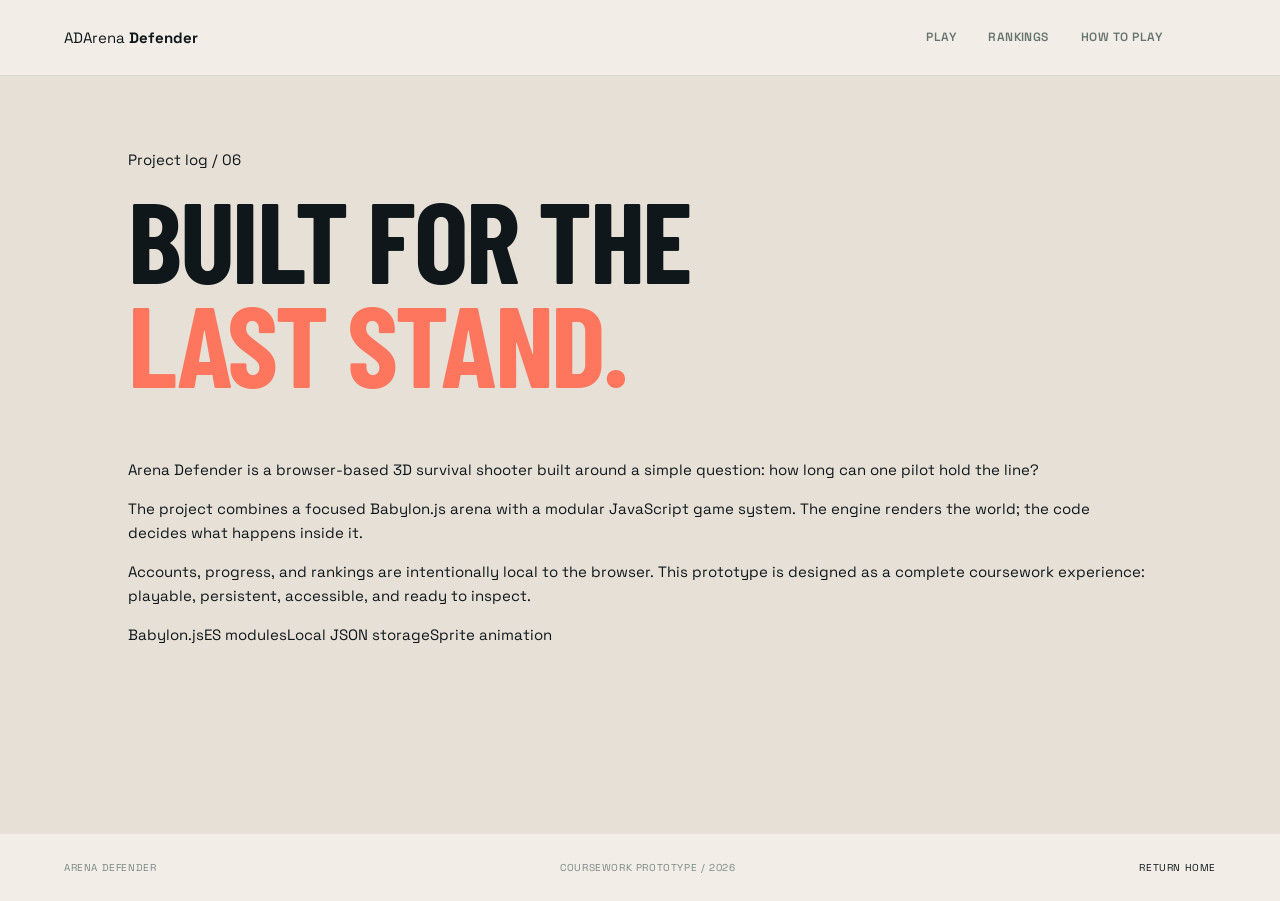
==== about.html @ 3fe57077 "Add About page and update Rankings page structure and styles" ====
<!doctype html>
<html lang="en">
  <head>
    <meta charset="UTF-8" />
    <meta name="viewport" content="width=device-width, initial-scale=1.0" />
    <title>Arena Defender | About</title>
    <link rel="preconnect" href="https://fonts.googleapis.com" />
    <link rel="preconnect" href="https://fonts.gstatic.com" crossorigin />
    <link
      href="https://fonts.googleapis.com/css2?family=Barlow+Condensed:wght@500;600;700&family=Space+Grotesk:wght@400;500;600;700&display=swap"
      rel="stylesheet"
    />
    <link rel="stylesheet" href="css/main.css" />
    <script type="module" src="js/app.js"></script>
  </head>

  <body data-page="about">
    <header class="site-header">
      <a class="brand" href="index.html" aria-label="Arena Defender home"
        ><span class="brand-mark">AD</span><span>Arena <b>Defender</b></span></a
      >
      <nav class="site-nav" aria-label="Primary navigation">
        <a href="game.html">Play</a><a href="rankings.html">Rankings</a
        ><a href="instructions.html">How to play</a
        ><span class="nav-account" data-auth-slot></span>
      </nav>
      <button
        class="menu-toggle"
        type="button"
        aria-label="Open navigation"
        aria-expanded="false"
      >
        Menu
      </button>
    </header>
    <main class="content-page about-page">
      <div class="page-heading">
        <div>
          <p class="eyebrow">Project log / 06</p>
          <h1>Built for the<br /><em>last stand.</em></h1>
        </div>
      </div>
      <div class="about-copy">
        <p class="about-lede">
          Arena Defender is a browser-based 3D survival shooter built around a
          simple question: how long can one pilot hold the line?
        </p>
        <div class="about-columns">
          <p>
            The project combines a focused Babylon.js arena with a modular
            JavaScript game system. The engine renders the world; the code
            decides what happens inside it.
          </p>
          <p>
            Accounts, progress, and rankings are intentionally local to the
            browser. This prototype is designed as a complete coursework
            experience: playable, persistent, accessible, and ready to inspect.
          </p>
        </div>
        <div class="about-tech">
          <span>Babylon.js</span><span>ES modules</span
          ><span>Local JSON storage</span><span>Sprite animation</span>
        </div>
      </div>
    </main>
    <footer class="site-footer">
      <span>Arena Defender</span><span>Coursework prototype / 2026</span
      ><a href="index.html">Return home</a>
    </footer>
  </body>
</html>
---- css/main.css ----
/* CSS Variables */
:root {
  --ink: #10171b;
  --ink-soft: #172126;
  --paper: #f2eee7;
  --paper-deep: #e6e0d6;
  --signal: #e7ff5b;
  --signal-deep: #b9d92c;
  --coral: #ff765f;
  --muted: #8b9793;
  --line: rgba(242, 238, 231, .16);
  --serif: 'Barlow Condensed', sans-serif;
  --sans: 'Space Grotesk', sans-serif;
  --header-height: 76px;
}

/* Global Styles */
* {
  box-sizing: border-box;
}

/* Reset the scroll behavior */
html {
  scroll-behavior: smooth;
}

/* Basic styles for the body */
body {
  margin: 0;
  background: var(--paper);
  color: var(--ink);
  font-family: var(--sans);
  font-size: 15px;
  line-height: 1.6;
}

/* Style for the links in the index.html */
a {
  color: inherit;
  text-decoration: none;
}

/* Style for buttons, inputs, and select elements */
button,
input,
select {
  font: inherit;
}

/* Style for the tap highlight on touch devices */
button,
a {
  -webkit-tap-highlight-color: transparent;
}

/* Style for the focus visible state */
:focus-visible {
  outline: 3px solid var(--coral);
  outline-offset: 4px;
}

/* Style for the site header */
.site-header {
  min-height: var(--header-height);
  padding: 0 5vw;
  display: flex;
  align-items: center;
  justify-content: space-between;
  gap: 2rem;
  border-bottom: 1px solid rgba(16, 23, 27, .1);
  position: relative;
  z-index: 5;
  background: var(--paper);
}

/* Style for the logo/brandname */
.logo {
  display: inline-flex;
  align-items: center;
  gap: 11px;
  font-weight: 600;
  letter-spacing: -.04em;
  white-space: nowrap;
}

/* Style for the bold text in the logo */
.logo b {
  font-weight: 400;
  color: #60706c;
}

/* Style for the logo mark */
.logo-mark {
  display: grid;
  place-items: center;
  width: 34px;
  height: 34px;
  background: var(--ink);
  color: var(--signal);
  font-family: var(--serif);
  font-size: 13px;
  letter-spacing: .04em;
}

/* Style for the site navigation */
.site-nav {
  display: flex;
  align-items: center;
  gap: clamp(1rem, 2.5vw, 2.6rem);
  font-size: 12px;
  font-weight: 600;
  letter-spacing: .04em;
  text-transform: uppercase;
}

/* Style for the links in the site navigation */
.site-nav a {
  color: #67736f;
  transition: color .2s ease;
}

/* Style for the active and hover states of the links in the site navigation */
.site-nav a:hover,
.site-nav a.active {
  color: var(--ink);
}

/* Style for the account section in the site navigation */
.nav-account {
  display: inline-flex;
  align-items: center;
  gap: 12px;
  padding-left: 1.3rem;
  border-left: 1px solid rgba(16, 23, 27, .17);
}

/* Style for the links in the account section */
.nav-account a {
  color: var(--ink);
}

/* Style for the logout link in the account section */
.nav-account .nav-logout {
  color: #7d8884;
  font-size: 10px;
}

/* Style for the menu toggle button */
.menu-toggle {
  display: none;
  border: 0;
  background: transparent;
  text-transform: uppercase;
  font-size: 11px;
  font-weight: 700;
  letter-spacing: .1em;
  cursor: pointer;
}

/* Style for the hero section */
.hero {
  height: calc(100svh - var(--header-height));
  min-height: calc(100svh - var(--header-height));
  position: relative;
  overflow: hidden;
}

/* Style for the home hero section */
.home-hero {
  display: flex;
  align-items: center;
  padding: 9vh 10vw;
  background: var(--paper);
}

/* Creates an angled, semi-transparent overlay gradient across the hero section that allows user clicks to pass through to underlying elements */
.home-hero::before {
  content: '';
  position: absolute;
  inset: 0;
  background: linear-gradient(115deg, transparent 0 55%, rgba(230, 224, 214, .55) 55% 100%);
  pointer-events: none;
}

/* Places text above the overlay and limits its width for easier reading */
.hero-copy {
  position: relative;
  z-index: 1;
  max-width: 680px;
}

.signal {
  margin: 0 0 1.15rem;
  color: #78837f;
  font-size: 10px;
  font-weight: 700;
  letter-spacing: .15em;
  text-transform: uppercase;
}

h1,
h2,
h3,
p {
  margin-top: 0;
}

h1,
h2 {
  font-family: var(--serif);
  font-weight: 700;
  line-height: .9;
  letter-spacing: -.02em;
  text-transform: uppercase;
}

h1 {
  margin-bottom: 1.5rem;
  font-size: clamp(4.5rem, 8vw, 7rem);
}

h2 {
  font-size: clamp(3rem, 6vw, 6rem);
}

h1 em,
h2 em {
  color: var(--coral);
  font-style: normal;
}

.hero-p {
  max-width: 390px;
  color: #64716d;
  font-size: 17px;
}

.hero-actions {
  display: flex;
  align-items: center;
  gap: 2rem;
  margin-top: 2.2rem;
}

.button {
  display: inline-flex;
  align-items: center;
  justify-content: center;
  gap: 1.2rem;
  min-height: 48px;
  padding: 0 1.4rem;
  border: 1px solid transparent;
  font-size: 11px;
  font-weight: 700;
  letter-spacing: .08em;
  text-transform: uppercase;
  cursor: pointer;
  transition: transform .2s ease, background .2s ease;
}

.button:hover {
  transform: translateY(-3px);
}

.button-primary {
  background: var(--ink);
  color: var(--signal);
}

.button-primary:hover {
  background: #27373b;
}

/* .button-wide {
  width: 100%;
  margin-top: 1rem;
} */

.text-link {
  border-bottom: 1px solid currentColor;
  color: #66736e;
  font-size: 11px;
  font-weight: 700;
  letter-spacing: .06em;
  text-transform: uppercase;
}

.hero-radar {
  width: min(36vw, 460px);
  aspect-ratio: 1;
  position: absolute;
  right: 10vw;
  top: calc(50% - min(18vw, 230px));
  border: 1px solid rgba(16, 23, 27, .13);
  border-radius: 50%;
  background: repeating-radial-gradient(circle, transparent 0 20%, rgba(16, 23, 27, .035) 20.2% 20.4%);
}

.radar-ring {
  position: absolute;
  border: 1px solid rgba(16, 23, 27, .12);
  border-radius: 50%;
  inset: 17%;
}

.ring-two {
  inset: 38%;
}

.radar-sweep {
  position: absolute;
  inset: 0;
  border-radius: 50%;
  background: conic-gradient(from 5deg, transparent 0 77%, rgba(231, 255, 91, .65) 78%, transparent 87%);
  animation: rotate 6s linear infinite;
}

.radar-dot {
  width: 8px;
  height: 8px;
  position: absolute;
  border-radius: 50%;
  background: var(--coral);
  box-shadow: 0 0 0 5px rgba(255, 118, 95, .18);
}

.dot-one {
  top: 28%;
  left: 63%;
}

.dot-two {
  bottom: 23%;
  left: 31%;
  background: var(--signal);
  box-shadow: 0 0 0 5px rgba(231, 255, 91, .16);
}

.radar-label {
  position: absolute;
  top: 47%;
  left: 44%;
  color: #87918d;
  font: 700 10px/1.4 var(--sans);
  letter-spacing: .12em;
}

.radar-label strong {
  color: var(--ink);
  font-size: 16px;
}

.hero-footer {
  position: absolute;
  right: 10vw;
  bottom: 2rem;
  left: 10vw;
  display: flex;
  justify-content: space-between;
  color: #89928f;
  font-size: 10px;
  letter-spacing: .1em;
  text-transform: uppercase;
}

.section {
  padding: 8rem 10vw;
}

.section-dark {
  background: var(--ink);
  color: var(--paper);
}

.section-heading {
  display: flex;
  justify-content: space-between;
}

.section-heading h2 {
  margin-bottom: 4rem;
}

.section-heading h2 span {
  color: var(--signal);
}

.feature-grid {
  display: grid;
  grid-template-columns: repeat(3, 1fr);
  border-top: 1px solid var(--line);
}

.feature-card {
  min-height: 255px;
  padding: 2rem 2rem 1rem 0;
  border-right: 1px solid var(--line);
}

.feature-card+.feature-card {
  padding-left: 2rem;
}

.feature-card:last-child {
  border-right: 0;
}

.feature-card.featured {
  background: var(--signal);
  color: var(--ink);
  padding-right: 2rem;
}

.card-index {
  color: var(--coral);
  font: 700 20px var(--serif);
}

.feature-card h3 {
  margin: 3rem 0 1rem;
  font: 700 29px/1 var(--serif);
  text-transform: uppercase;
}

.feature-card p {
  max-width: 270px;
  color: #aeb8b2;
}

.feature-card.featured p {
  color: #526059;
}

/* Statistics Section */
.stat-section {
  padding-top: 1.2rem;
  padding-bottom: 1.2rem;
  background: var(--signal);
}

.stat-line {
  display: grid;
  grid-template-columns: 5% 35% 1fr;
  align-items: center;
  padding: 1.35rem 0;
  border-bottom: 1px solid rgba(16, 23, 27, .2);
  text-transform: uppercase;
}

.stat-line:last-child {
  border-bottom: 0;
}

.stat-line span {
  color: var(--coral);
  font: 700 20px var(--serif);
}

.stat-line strong {
  font: 700 27px var(--serif);
}

.stat-line small {
  color: #6a786f;
  font-size: 11px;
  letter-spacing: .08em;
}

/* Site Footer */
.site-footer {
  display: flex;
  justify-content: space-between;
  gap: 1rem;
  padding: 1.6rem 5vw;
  color: #7c8883;
  background: var(--paper);
  font-size: 10px;
  letter-spacing: .06em;
  text-transform: uppercase;
}
.site-footer a {
  color: var(--ink);
}

/* Registration/Login Form */
.form-page {
  display: grid;
  grid-template-columns: .8fr 1.2fr;
  gap: 10vw;
  min-height: calc(100vh - var(--header-height) - 66px);
  padding: 9vh 10vw;
  align-items: center;
  background: var(--paper-deep);
}

.form-intro h1 {
  font-size: clamp(4.4rem, 8vw, 7.5rem);
}

.form-intro>p:last-child {
  max-width: 320px;
  color: #687570;
}

.form-panel {
  padding: 2rem;
  background: var(--paper);
}

.form-panel.compact {
  max-width: 480px;
  width: 100%;
  justify-self: end;
}

.form-panel-heading,
.ranking-toolbar {
  display: flex;
  justify-content: space-between;
  align-items: center;
  padding-bottom: 1.4rem;
  border-bottom: 1px solid rgba(16, 23, 27, .15);
  font-size: 11px;
  font-weight: 700;
  letter-spacing: .08em;
  text-transform: uppercase;
}

.form-step,
.signal-live {
  color: #7d8984;
  font-size: 10px;
}

.signal-live {
  color: #6f8c22;
}

.form-grid {
  display: grid;
  grid-template-columns: 1fr 1fr;
  gap: 1.3rem 1.1rem;
  margin: 1.7rem 0;
}

label {
  display: block;
  color: #65716d;
  font-size: 10px;
  font-weight: 700;
  letter-spacing: .08em;
  text-transform: uppercase;
}

input,
select {
  display: block;
  width: 100%;
  min-height: 45px;
  margin-top: .45rem;
  padding: .6rem .7rem;
  border: 1px solid rgba(16, 23, 27, .18);
  border-radius: 0;
  background: transparent;
  color: var(--ink);
  outline: none;
  font-size: 14px;
  letter-spacing: 0;
  text-transform: none;
}

input:focus,
select:focus {
  border-color: var(--ink);
}

.field-error {
  display: block;
  min-height: 17px;
  margin-top: .3rem;
  color: var(--coral);
  font-size: 10px;
  font-weight: 500;
  letter-spacing: 0;
  text-transform: none;
}

.check-label {
  display: flex;
  align-items: center;
  gap: .6rem;
  margin-top: .4rem;
  color: #65716d;
  font-size: 10px;
  letter-spacing: 0;
  text-transform: none;
}

.check-label input {
  width: 16px;
  min-height: 16px;
  margin: 0;
  accent-color: var(--ink);
}

.form-feedback {
  min-height: 24px;
  margin-top: .5rem;
  color: var(--coral);
  font-size: 12px;
}

.form-feedback.success {
  color: #63821b;
}

.form-switch {
  margin: 1.4rem 0 0;
  color: #71807a;
  font-size: 12px;
  text-align: center;
}

.form-switch a {
  color: var(--ink);
  font-weight: 700;
  text-decoration: underline;
}

/* About/Profile/Rankings Pages */
.content-page {
  min-height: calc(100vh - var(--header-height) - 66px);
  padding: 8vh 10vw;
  background: var(--paper-deep);
}

.page-heading {
  display: flex;
  align-items: end;
  justify-content: space-between;
  gap: 2rem;
  margin-bottom: 4rem;
}

.page-heading h1 {
  margin: 0;
  font-size: clamp(4.5rem, 9vw, 8rem);
}

/* Rankings Page */
.ranking-panel {
  background: var(--paper);
}

.ranking-toolbar {
  padding: 1.4rem 1.6rem;
}

.ranking-toolbar span:last-child {
  color: #8a9691;
  font-size: 10px;
  font-weight: 500;
}

.ranking-table-wrap {
  overflow-x: auto;
}

table {
  width: 100%;
  border-collapse: collapse;
  text-align: left;
}

th,
td {
  padding: 1.1rem 1.6rem;
  border-bottom: 1px solid rgba(16, 23, 27, .1);
  font-size: 12px;
  white-space: nowrap;
}

th {
  color: #7d8984;
  font-size: 10px;
  letter-spacing: .08em;
  text-transform: uppercase;
}

td:first-child {
  color: var(--coral);
  font: 700 24px var(--serif);
}

td:nth-child(2) {
  font-weight: 700;
}

tr.current {
  background: rgba(231, 255, 91, .23);
}

.empty-state {
  padding: 5rem 1rem;
  text-align: center;
}

.empty-mark {
  color: var(--coral);
  font: 700 38px var(--serif);
}

.empty-state h2 {
  margin: 1rem 0 .5rem;
  font-size: 36px;
}

.empty-state p {
  color: #7c8883;
  font-size: 13px;
}
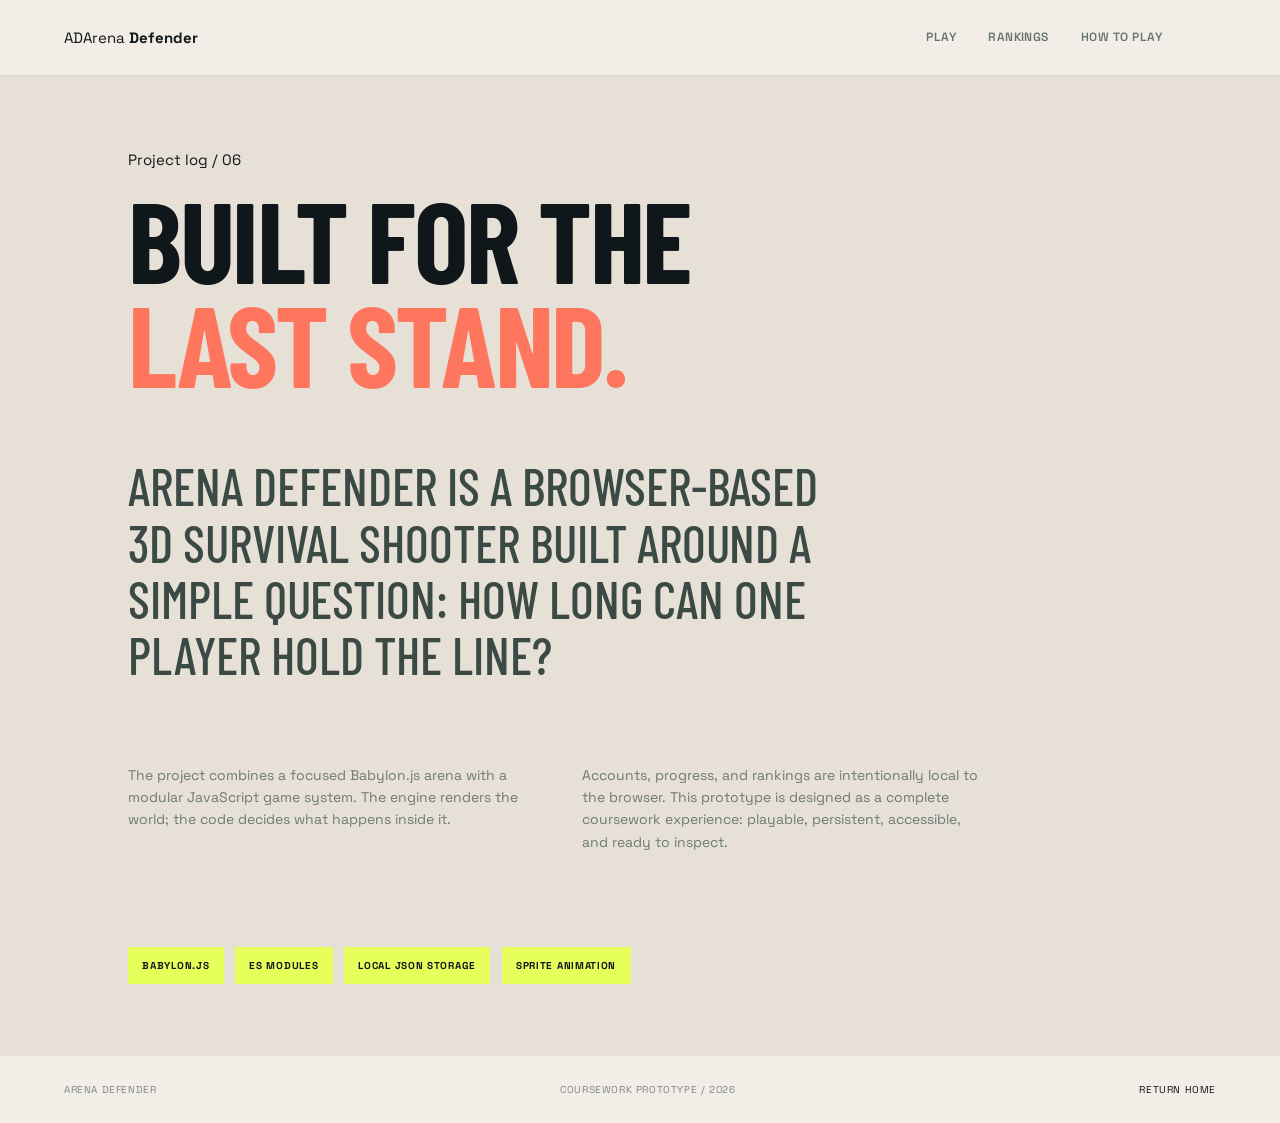
==== commit 766d6eab: "Refactor terminology from "pilot" to "player" across multiple HTML files." ====
--- a/about.html
+++ b/about.html
@@ -43,7 +43,7 @@
       <div class="about-copy">
         <p class="about-lede">
           Arena Defender is a browser-based 3D survival shooter built around a
-          simple question: how long can one pilot hold the line?
+          simple question: how long can one player hold the line?
         </p>
         <div class="about-columns">
           <p>
--- a/css/main.css
+++ b/css/main.css
@@ -718,4 +718,408 @@
 .empty-state p {
   color: #7c8883;
   font-size: 13px;
+}
+
+/* Instructions Page */
+.manual-grid {
+  display: grid;
+  grid-template-columns: 1fr 1fr;
+  gap: 1px;
+  background: rgba(16, 23, 27, .16);
+}
+
+.manual-feature,
+.manual-list {
+  padding: 3rem;
+  background: var(--paper);
+}
+
+.manual-feature {
+  min-height: 440px;
+  background: var(--ink);
+  color: var(--paper);
+}
+
+.manual-number {
+  color: var(--signal);
+  font: 700 20px var(--serif);
+}
+
+.manual-feature h2 {
+  margin: 5rem 0 1.5rem;
+  font-size: clamp(3rem, 5vw, 5rem);
+}
+
+.manual-feature p {
+  max-width: 380px;
+  color: #aeb8b2;
+}
+
+.manual-list {
+  display: flex;
+  flex-direction: column;
+  justify-content: center;
+  gap: 2rem;
+}
+
+.manual-list>div {
+  display: grid;
+  grid-template-columns: 100px 1fr;
+  align-items: start;
+  gap: 1.5rem;
+  border-bottom: 1px solid rgba(16, 23, 27, .14);
+  padding-bottom: 1.5rem;
+}
+
+.manual-list p {
+  margin: 0;
+  color: #75817c;
+  font-size: 12px;
+}
+
+.manual-list strong {
+  display: block;
+  margin-bottom: .3rem;
+  color: var(--ink);
+  font-size: 13px;
+}
+
+.manual-key {
+  color: var(--coral);
+  font-size: 11px;
+  font-weight: 700;
+  letter-spacing: .08em;
+}
+
+/* Profile Page */
+.profile-panel {
+  max-width: 840px;
+  padding: 3rem;
+  background: var(--paper);
+}
+
+.profile-identity {
+  display: flex;
+  align-items: center;
+  gap: 1.5rem;
+  padding-bottom: 2.5rem;
+  border-bottom: 1px solid rgba(16, 23, 27, .12);
+}
+
+.profile-avatar {
+  display: grid;
+  place-items: center;
+  width: 74px;
+  height: 74px;
+  background: var(--ink);
+  color: var(--signal);
+  font: 700 24px var(--serif);
+}
+
+.profile-identity h2 {
+  margin-bottom: .3rem;
+  font-size: 42px;
+}
+
+.profile-identity p {
+  margin: 0;
+  color: #7a8782;
+  font-size: 12px;
+}
+
+.profile-stats {
+  display: grid;
+  grid-template-columns: repeat(3, 1fr);
+  gap: 1rem;
+  padding: 2rem 0;
+}
+
+.profile-stats span {
+  display: block;
+  color: #7a8782;
+  font-size: 10px;
+  letter-spacing: .08em;
+  text-transform: uppercase;
+}
+
+.profile-stats strong {
+  font: 700 42px var(--serif);
+}
+
+/* About Page */
+.about-copy {
+  max-width: 860px;
+}
+
+.about-lede {
+  max-width: 720px;
+  color: #3b4a45;
+  font: 500 clamp(2rem, 4vw, 3.8rem)/1.1 var(--serif);
+  text-transform: uppercase;
+}
+
+.about-columns {
+  display: grid;
+  grid-template-columns: 1fr 1fr;
+  gap: 3rem;
+  margin: 5rem 0;
+  color: #6d7a75;
+  font-size: 14px;
+}
+
+.about-tech {
+  display: flex;
+  flex-wrap: wrap;
+  gap: .7rem;
+}
+
+.about-tech span {
+  padding: .65rem .9rem;
+  background: var(--signal);
+  color: var(--ink);
+  font-size: 10px;
+  font-weight: 700;
+  letter-spacing: .07em;
+  text-transform: uppercase;
+}
+
+/* Reveal Animation */
+.reveal {
+  animation: reveal .8s ease both;
+}
+
+.reveal+.reveal {
+  animation-delay: .15s;
+}
+
+@keyframes rotate {
+  to {
+    transform: rotate(360deg);
+  }
+}
+
+@keyframes reveal {
+  from {
+    opacity: 0;
+    transform: translateY(20px);
+  }
+
+  to {
+    opacity: 1;
+    transform: translateY(0);
+  }
+}
+
+
+/* Responsive Design */
+@media (max-width: 850px) {
+  .site-header {
+    padding: 0 6vw;
+  }
+
+  .menu-toggle {
+    display: block;
+  }
+
+  .site-nav {
+    display: none;
+    position: absolute;
+    top: var(--header-height);
+    right: 0;
+    left: 0;
+    padding: 1.5rem 6vw;
+    flex-direction: column;
+    align-items: flex-start;
+    background: var(--paper);
+    border-bottom: 1px solid rgba(16, 23, 27, .15);
+  }
+
+  .site-nav.open {
+    display: flex;
+  }
+
+  .nav-account {
+    padding: 1rem 0 0;
+    border-top: 1px solid rgba(16, 23, 27, .15);
+    border-left: 0;
+    width: 100%;
+  }
+
+  .home-hero {
+    min-height: 720px;
+    padding: 8vh 8vw;
+    align-items: flex-start;
+  }
+
+  .hero-radar {
+    top: auto;
+    right: 8vw;
+    bottom: 6rem;
+    width: 65vw;
+    transform: none;
+    opacity: .65;
+  }
+
+  .hero-footer {
+    left: 8vw;
+    right: 8vw;
+    font-size: 8px;
+  }
+
+  .hero-footer span:nth-child(2) {
+    display: none;
+  }
+
+  .section,
+  .content-page {
+    padding-right: 8vw;
+    padding-left: 8vw;
+  }
+
+  .feature-grid,
+  .manual-grid,
+  .form-page {
+    grid-template-columns: 1fr;
+  }
+
+  .feature-card,
+  .feature-card+.feature-card {
+    padding: 2rem 0;
+    border-right: 0;
+    border-bottom: 1px solid var(--line);
+  }
+
+  .feature-card.featured {
+    padding: 2rem;
+  }
+
+  .stat-line {
+    grid-template-columns: 10% 45% 1fr;
+  }
+
+  .form-page {
+    gap: 3rem;
+  }
+
+  .form-panel.compact {
+    justify-self: stretch;
+  }
+
+  .about-columns {
+    grid-template-columns: 1fr;
+    gap: 0;
+    margin: 3rem 0;
+  }
+
+  .page-heading {
+    align-items: flex-start;
+    flex-direction: column;
+  }
+
+  .profile-stats {
+    gap: .4rem;
+  }
+
+  .profile-stats strong {
+    font-size: 32px;
+  }
+}
+
+@media (max-width: 520px) {
+  h1 {
+    font-size: 4rem;
+  }
+
+  .hero-actions {
+    align-items: flex-start;
+    flex-direction: column;
+    gap: 1.2rem;
+  }
+
+  .form-grid {
+    grid-template-columns: 1fr;
+    gap: .5rem;
+  }
+
+  .form-panel,
+  .profile-panel {
+    padding: 1.4rem;
+  }
+
+  .manual-feature,
+  .manual-list {
+    padding: 1.5rem;
+  }
+
+  .manual-feature h2 {
+    margin-top: 4rem;
+  }
+
+  .manual-list>div {
+    grid-template-columns: 80px 1fr;
+    gap: .8rem;
+  }
+
+  .profile-identity h2 {
+    font-size: 32px;
+  }
+
+  .site-footer {
+    align-items: flex-start;
+    flex-direction: column;
+    gap: .4rem;
+  }
+}
+
+/* Keep the opening message and primary action within the first viewport. */
+.home-hero {
+  min-height: calc(100svh - var(--header-height));
+}
+
+@media (max-width: 850px) {
+  .home-hero {
+    min-height: calc(100svh - var(--header-height));
+    padding-top: 4vh;
+    padding-bottom: 4vh;
+  }
+
+  .hero-radar {
+    top: calc(50% - min(26vw, 180px));
+    right: 8vw;
+    bottom: auto;
+    width: min(52vw, 360px);
+    opacity: .45;
+  }
+
+  .hero-footer {
+    bottom: 1rem;
+  }
+}
+
+@media (max-width: 850px) and (max-height: 700px) {
+  .home-hero {
+    padding-top: 2.5vh;
+    padding-bottom: 2.5vh;
+  }
+
+  .home-hero h1 {
+    margin-bottom: 1rem;
+    font-size: 3.35rem;
+  }
+
+  .home-hero .hero-lede {
+    max-width: 320px;
+    font-size: 14px;
+  }
+
+  .home-hero .hero-actions {
+    margin-top: 1.2rem;
+  }
+
+  .hero-radar {
+    top: calc(50% - min(21vw, 110px));
+    right: 8vw;
+    bottom: auto;
+    width: min(42vw, 220px);
+  }
 }
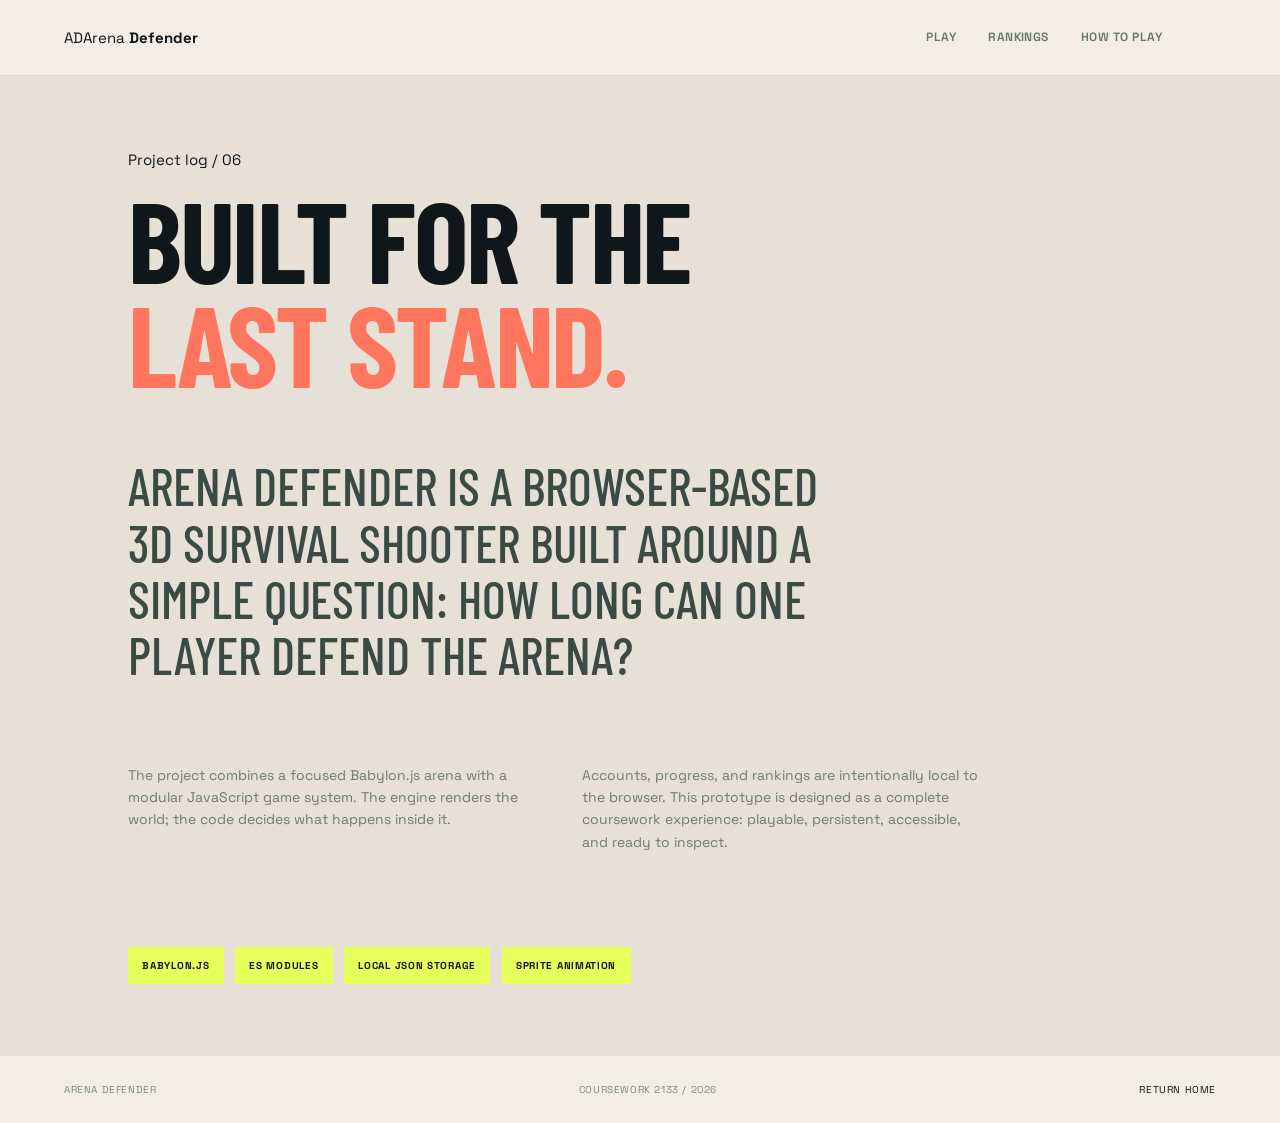
==== commit 3a908381: "Update tsome content across some HTML files for consistency" ====
--- a/about.html
+++ b/about.html
@@ -43,7 +43,7 @@
       <div class="about-copy">
         <p class="about-lede">
           Arena Defender is a browser-based 3D survival shooter built around a
-          simple question: how long can one player hold the line?
+          simple question: how long can one player defend the arena?
         </p>
         <div class="about-columns">
           <p>
@@ -64,7 +64,7 @@
       </div>
     </main>
     <footer class="site-footer">
-      <span>Arena Defender</span><span>Coursework prototype / 2026</span
+      <span>Arena Defender</span><span>Coursework 2133 / 2026</span
       ><a href="index.html">Return home</a>
     </footer>
   </body>
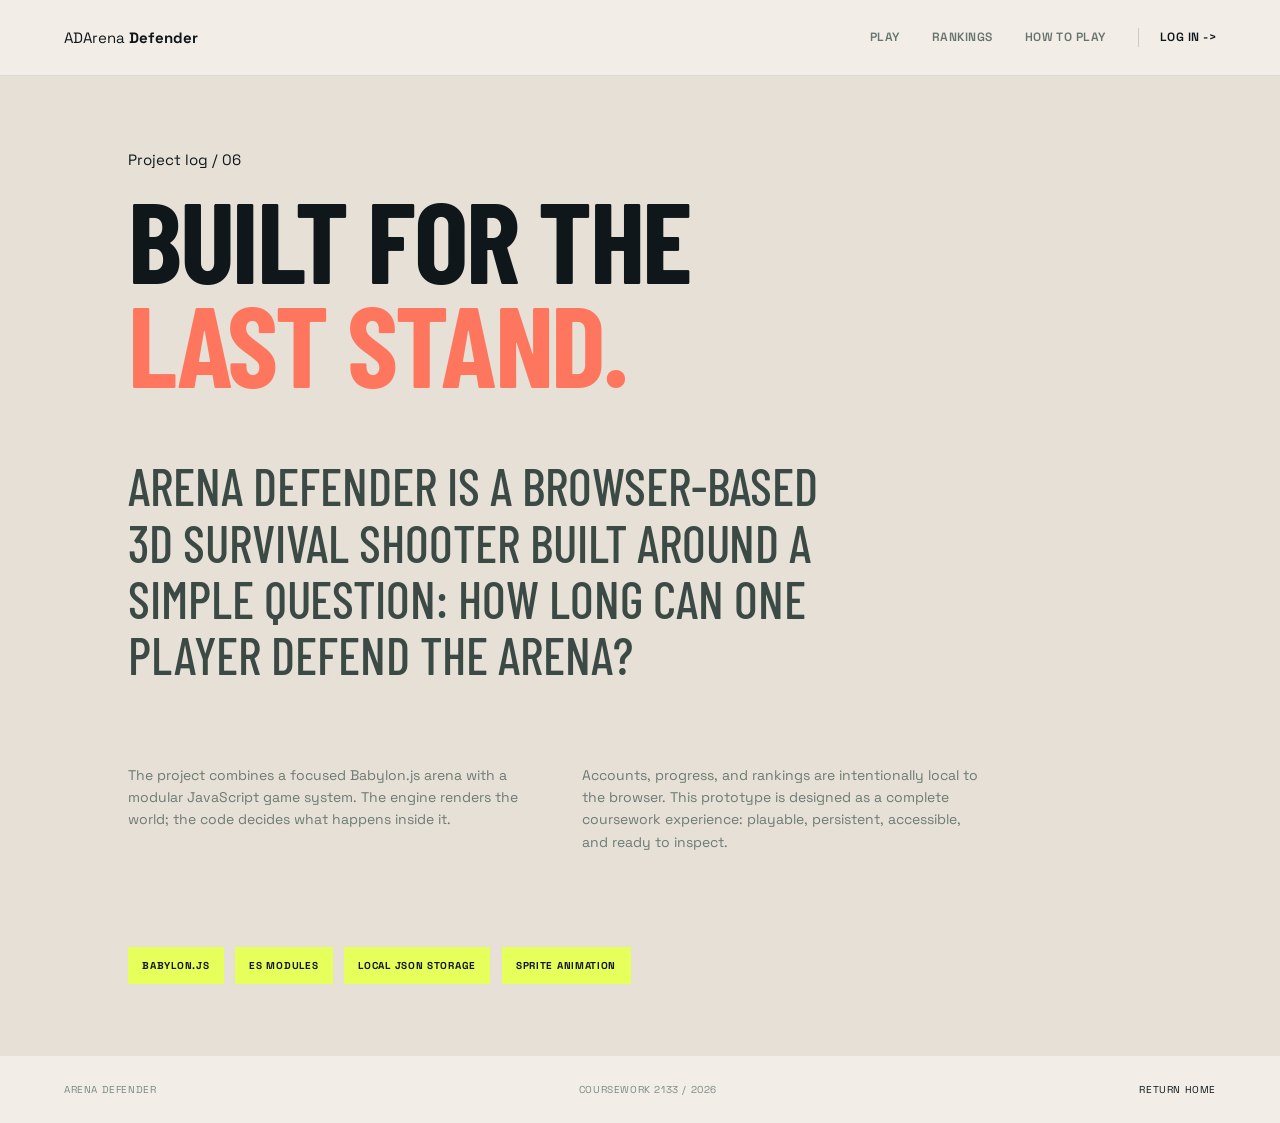
==== commit 38d0e278: "Update HTML files to include versioned CSS and JS links for cache busting; remove aim assist setting" ====
--- a/about.html
+++ b/about.html
@@ -10,8 +10,8 @@
       href="https://fonts.googleapis.com/css2?family=Barlow+Condensed:wght@500;600;700&family=Space+Grotesk:wght@400;500;600;700&display=swap"
       rel="stylesheet"
     />
-    <link rel="stylesheet" href="css/main.css" />
-    <script type="module" src="js/app.js"></script>
+    <link rel="stylesheet" href="css/main.css?v=2" />
+    <script type="module" src="js/app.js?v=5"></script>
   </head>
 
   <body data-page="about">
--- a/css/main.css
+++ b/css/main.css
@@ -1122,4 +1122,443 @@
     bottom: auto;
     width: min(42vw, 220px);
   }
+}
+/* Accessibility settings
+   app.js adds these classes to the body when the user changes settings. */
+body.large-text {
+  zoom: 1.15;
+}
+body.high-contrast {
+  --paper: #ffffff;
+  --paper-deep: #f3f3f3;
+  --ink: #000000;
+  --coral: #b21f0f;
+  --signal: #d8f000;
+}
+body.high-contrast .site-header,
+body.high-contrast .form-panel,
+body.high-contrast .profile-panel,
+body.high-contrast .settings-panel,
+body.high-contrast .ranking-panel {
+  border-color: #000;
+}
+body.reduced-effects *,
+body.reduced-effects *::before,
+body.reduced-effects *::after {
+  animation-duration: 0.001ms !important;
+  transition-duration: 0.001ms !important;
+  scroll-behavior: auto !important;
+}
+.settings-panel {
+  max-width: 840px;
+  margin-top: 2rem;
+  padding: 2rem 3rem;
+  background: var(--paper);
+}
+.settings-heading h2 {
+  margin-bottom: 2rem;
+  font-size: 42px;
+}
+.settings-grid {
+  display: grid;
+  grid-template-columns: 1fr 1fr;
+  gap: 1rem 1.2rem;
+}
+.settings-grid label {
+  color: #65716d;
+}
+.settings-grid input[type="range"] {
+  accent-color: var(--coral);
+}
+.setting-check {
+  display: flex;
+  align-items: center;
+  gap: 0.6rem;
+  padding: 0.75rem 0;
+}
+.setting-check input {
+  width: 17px;
+  min-height: 17px;
+  margin: 0;
+  accent-color: var(--ink);
+}
+.settings-feedback {
+  min-height: 24px;
+  color: #63821b;
+  font-size: 12px;
+}
+.settings-grid button {
+  grid-column: 1 / -1;
+  justify-self: center;
+}
+.ranking-filter {
+  display: inline-flex;
+  align-items: center;
+  gap: 0.5rem;
+  color: #7d8984;
+  font-size: 10px;
+}
+.ranking-filter select {
+  width: auto;
+  min-height: 30px;
+  margin: 0;
+  padding: 0.2rem 0.4rem;
+  font-size: 10px;
+}
+.personal-best {
+  padding: 1rem 1.6rem;
+  border-top: 1px solid rgba(16, 23, 27, 0.1);
+  color: #65716d;
+  font-size: 11px;
+  font-weight: 700;
+  letter-spacing: 0.05em;
+  text-transform: uppercase;
+}
+@media (max-width: 600px) {
+  .settings-panel {
+    padding: 1.4rem;
+  }
+  .settings-grid {
+    grid-template-columns: 1fr;
+  }
+}
+/* Game page
+   These rules style the arena, HUD, overlay, and loadout sidebar. */
+body[data-page="game"] {
+  background: #0c1418;
+  color: var(--paper);
+  overflow: hidden;
+}
+
+.game-header {
+  background: #0c1418;
+  color: var(--paper);
+  border-bottom-color: rgba(242, 238, 231, 0.12);
+}
+.game-header .brand b,
+.game-header .site-nav a {
+  color: #81908b;
+}
+.game-header .site-nav a:hover {
+  color: var(--paper);
+}
+.game-header .menu-toggle {
+  color: var(--paper);
+}
+
+.game-top-status {
+  display: flex;
+  align-items: center;
+  gap: 0.55rem;
+  margin-left: auto;
+  margin-right: 2vw;
+  color: #87948f;
+  font-size: 10px;
+  letter-spacing: 0.1em;
+  text-transform: uppercase;
+}
+
+.status-dot {
+  width: 6px;
+  height: 6px;
+  background: var(--signal);
+  border-radius: 50%;
+  box-shadow: 0 0 0 4px rgba(231, 255, 91, 0.13);
+}
+.game-layout {
+  display: grid;
+  grid-template-columns: minmax(0, 1fr) 290px;
+  height: calc(100vh - var(--header-height));
+}
+
+.game-stage {
+  min-width: 0;
+  position: relative;
+  overflow: hidden;
+  background: #15272b;
+}
+.game-stage::after {
+  content: "";
+  position: absolute;
+  inset: 0;
+  pointer-events: none;
+  background: linear-gradient(
+    180deg,
+    rgba(12, 20, 24, 0.2),
+    transparent 30%,
+    rgba(12, 20, 24, 0.3)
+  );
+}
+
+.game-stage canvas {
+  width: 100%;
+  height: 100%;
+  display: block;
+  touch-action: none;
+}
+
+.game-hud {
+  position: absolute;
+  inset: 0;
+  z-index: 2;
+  padding: 2.2rem 2.5rem;
+  pointer-events: none;
+}
+
+.hud-top {
+  display: flex;
+  justify-content: space-between;
+}
+.hud-top > div {
+  display: flex;
+  flex-direction: column;
+}
+.hud-label {
+  color: #92a09a;
+  font-size: 9px;
+  letter-spacing: 0.1em;
+  text-transform: uppercase;
+}
+.hud-top strong {
+  color: var(--paper);
+  font: 700 30px var(--serif);
+}
+.hud-top strong small {
+  color: #92a09a;
+  font: 400 14px var(--sans);
+}
+
+.hud-bottom {
+  position: absolute;
+  right: 2.5rem;
+  bottom: 2.2rem;
+  left: 2.5rem;
+  display: flex;
+  align-items: center;
+  gap: 1.5rem;
+}
+
+.health-track {
+  flex: 1;
+  height: 4px;
+  background: rgba(242, 238, 231, 0.22);
+}
+
+.health-track span {
+  display: block;
+  width: 100%;
+  height: 100%;
+  background: var(--signal);
+  transition: width 0.3s ease;
+}
+
+.hud-hint {
+  color: #92a09a;
+  font-size: 10px;
+  letter-spacing: 0.05em;
+}
+
+.hud-pause {
+  pointer-events: auto;
+  border: 0;
+  border-bottom: 1px solid var(--signal);
+  padding: 0 0 0.2rem;
+  background: transparent;
+  color: var(--signal);
+  font-size: 10px;
+  font-weight: 700;
+  letter-spacing: 0.08em;
+  text-transform: uppercase;
+  cursor: pointer;
+}
+
+.game-overlay {
+  position: absolute;
+  inset: 0;
+  z-index: 3;
+  display: flex;
+  flex-direction: column;
+  align-items: center;
+  justify-content: center;
+  padding: 2rem;
+  background: rgba(12, 20, 24, 0.56);
+  text-align: center;
+}
+
+.game-overlay.hidden {
+  display: none;
+}
+
+.game-overlay h1 {
+  margin-bottom: 1rem;
+  font-size: clamp(4rem, 8vw, 7rem);
+}
+.game-overlay p:not(.eyebrow) {
+  max-width: 390px;
+  color: #bdc7c1;
+  font-size: 13px;
+}
+
+.game-sidebar {
+  display: flex;
+  flex-direction: column;
+  justify-content: space-between;
+  padding: 2.5rem 2rem;
+  background: #101b1f;
+}
+.sidebar-block {
+  padding-bottom: 2rem;
+  border-bottom: 1px solid rgba(242, 238, 231, 0.13);
+}
+.sidebar-block h2 {
+  margin: 2rem 0;
+  color: var(--paper);
+  font-size: 42px;
+}
+.sidebar-block h2 em {
+  color: var(--signal);
+}
+
+.loadout-stat {
+  display: grid;
+  grid-template-columns: 70px 1fr;
+  align-items: center;
+  gap: 1rem;
+  margin-top: 1rem;
+  color: #9ca9a3;
+  font-size: 10px;
+  text-transform: uppercase;
+}
+
+.stat-meter {
+  height: 4px;
+  background: rgba(242, 238, 231, 0.15);
+}
+.stat-meter i {
+  display: block;
+  height: 100%;
+  background: var(--coral);
+}
+.meter-damage i {
+  width: 38%;
+}
+.meter-fire i {
+  width: 52%;
+}
+.meter-range i {
+  width: 64%;
+}
+.mission-list {
+  padding-top: 2rem;
+}
+.mission-list > div {
+  display: flex;
+  align-items: center;
+  gap: 1rem;
+  padding: 0.65rem 0;
+  color: #b6c0ba;
+  font-size: 12px;
+}
+.mission-icon {
+  display: grid;
+  place-items: center;
+  width: 25px;
+  height: 25px;
+  border: 1px solid #65736d;
+  color: var(--signal);
+}
+
+.sidebar-foot {
+  border: 0;
+  padding: 0;
+}
+.sidebar-foot p {
+  color: #7f8c86;
+  font-size: 11px;
+}
+.sidebar-foot .text-link {
+  color: var(--signal);
+}
+
+.game-header .nav-account {
+  border-left-color: rgba(242, 238, 231, 0.16);
+}
+.game-header .nav-account a {
+  color: var(--paper);
+}
+.game-header .nav-account .nav-logout {
+  color: #81908b;
+}
+
+.sound-toggle {
+  display: block;
+  margin-top: 1.2rem;
+  border: 0;
+  border-bottom: 1px solid var(--signal);
+  padding: 0 0 0.2rem;
+  background: transparent;
+  color: var(--signal);
+  font-size: 10px;
+  font-weight: 700;
+  letter-spacing: 0.08em;
+  text-transform: uppercase;
+  cursor: pointer;
+}
+.stat-meter {
+  height: 4px;
+  background: rgba(242, 238, 231, 0.15);
+}
+.stat-meter i {
+  display: block;
+  width: 18%;
+  height: 100%;
+  background: var(--coral);
+  transition:
+    width 0.25s ease,
+    background 0.25s ease;
+}
+.stat-meter.meter-active {
+  background: rgba(231, 255, 91, 0.2);
+}
+.stat-meter.meter-active i {
+  width: 100%;
+  background: var(--signal);
+}
+
+@media (max-width: 900px) {
+  body[data-page="game"] {
+    overflow: auto;
+  }
+  .game-layout {
+    display: block;
+    height: auto;
+  }
+  .game-stage {
+    height: calc(100vh - var(--header-height));
+    min-height: 560px;
+  }
+  .game-sidebar {
+    display: none;
+  }
+  .game-top-status {
+    display: none;
+  }
+}
+
+@media (max-width: 520px) {
+  .game-hud {
+    padding: 1.5rem;
+  }
+  .hud-top strong {
+    font-size: 24px;
+  }
+  .hud-bottom {
+    right: 1.5rem;
+    bottom: 1.5rem;
+    left: 1.5rem;
+    gap: 0.7rem;
+  }
+  .hud-hint {
+    display: none;
+  }
 }
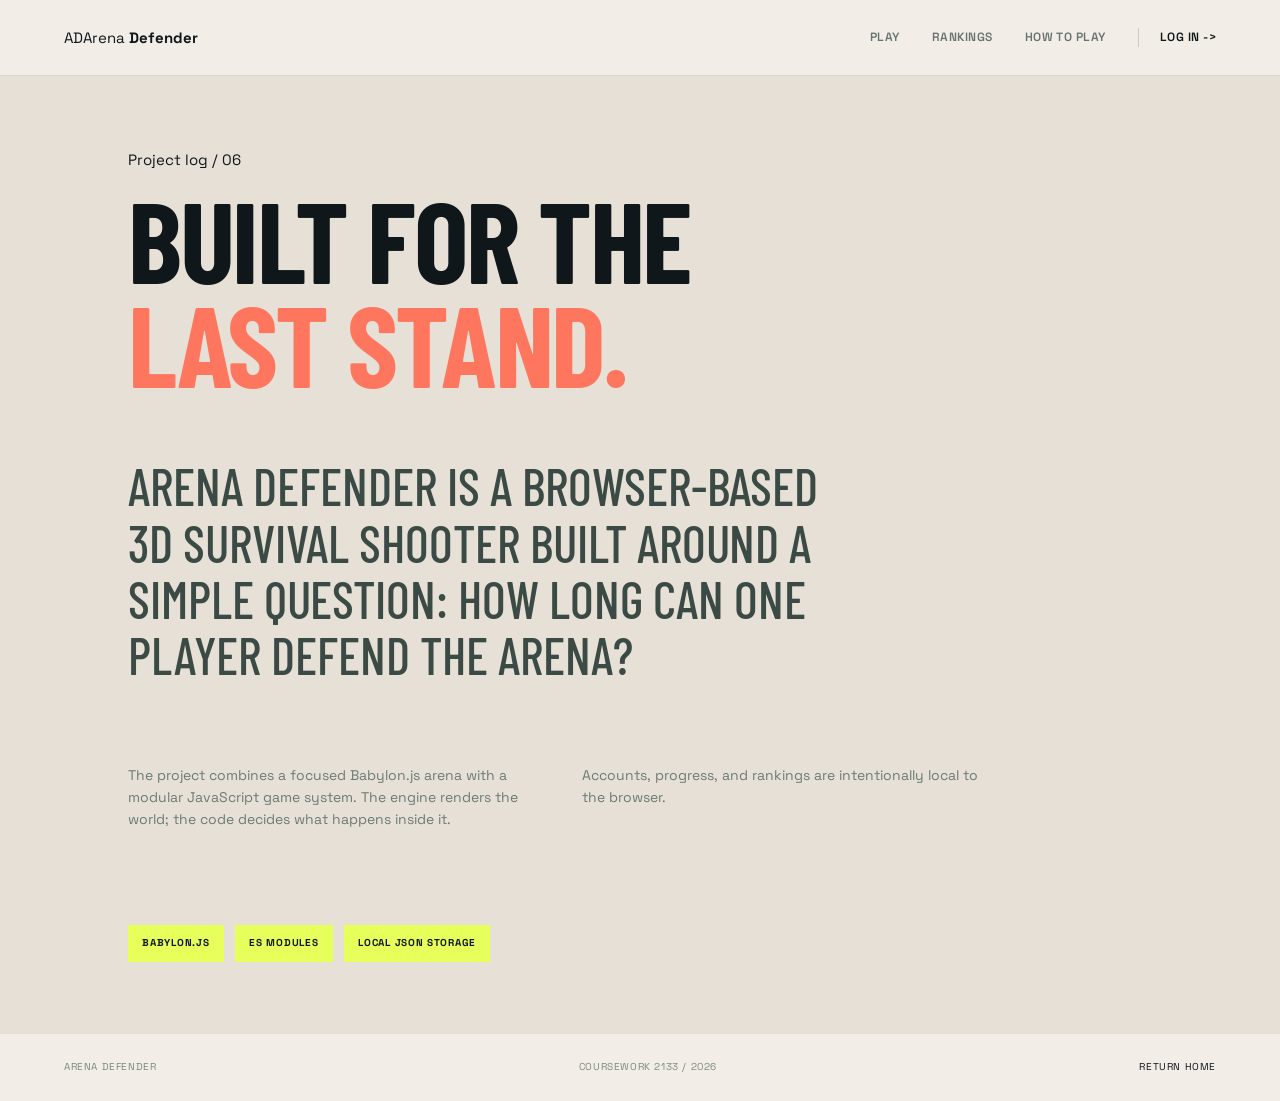
==== commit 680658f5: "Refactor about page content; remove redundant text and comment out unused technology mention" ====
--- a/about.html
+++ b/about.html
@@ -53,13 +53,13 @@
           </p>
           <p>
             Accounts, progress, and rankings are intentionally local to the
-            browser. This prototype is designed as a complete coursework
-            experience: playable, persistent, accessible, and ready to inspect.
+            browser.
           </p>
         </div>
         <div class="about-tech">
           <span>Babylon.js</span><span>ES modules</span
-          ><span>Local JSON storage</span><span>Sprite animation</span>
+          ><span>Local JSON storage</span>
+          <!-- <span>Sprite animation</span> -->
         </div>
       </div>
     </main>
--- a/css/main.css
+++ b/css/main.css
@@ -1128,6 +1128,17 @@
 body.large-text {
   zoom: 1.15;
 }
+body[data-page="game"].large-text {
+  zoom: 1;
+}
+body[data-page="game"].large-text .hud-label,
+body[data-page="game"].large-text .hud-hint,
+body[data-page="game"].large-text .hud-pause {
+  font-size: 12px;
+}
+body[data-page="game"].large-text .hud-top strong {
+  font-size: 34px;
+}
 body.high-contrast {
   --paper: #ffffff;
   --paper-deep: #f3f3f3;
@@ -1340,15 +1351,23 @@
 
 .health-track {
   flex: 1;
-  height: 4px;
-  background: rgba(242, 238, 231, 0.22);
+  min-width: 120px;
+  height: 10px;
+  overflow: hidden;
+  border: 1px solid rgba(242, 238, 231, 0.45);
+  border-radius: 999px;
+  background: rgba(16, 23, 27, 0.75);
+  box-shadow: 0 0 0 2px rgba(16, 23, 27, 0.25);
 }
 
 .health-track span {
   display: block;
   width: 100%;
   height: 100%;
+  min-width: 0;
   background: var(--signal);
+  border-radius: inherit;
+  box-shadow: 0 0 10px rgba(231, 255, 91, 0.55);
   transition: width 0.3s ease;
 }
 
@@ -1553,6 +1572,7 @@
     font-size: 24px;
   }
   .hud-bottom {
+    display: flex;
     right: 1.5rem;
     bottom: 1.5rem;
     left: 1.5rem;
